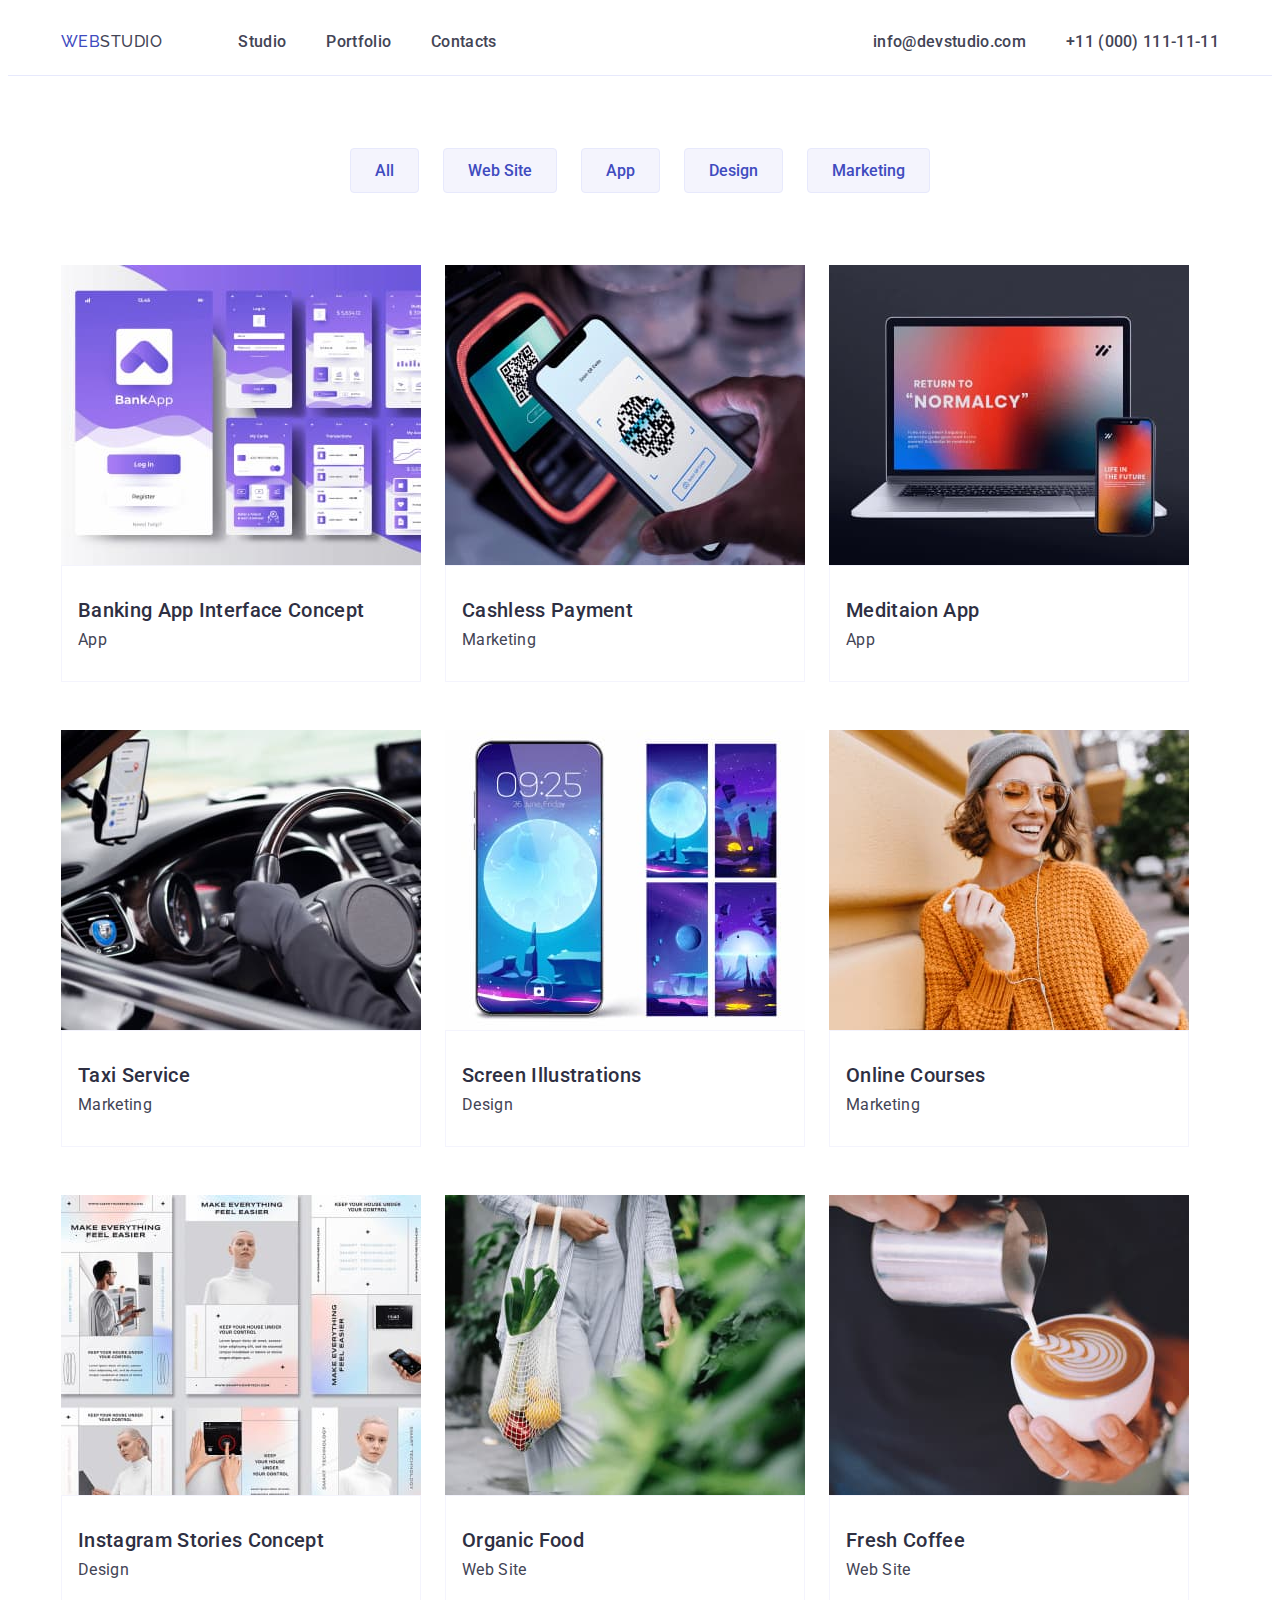
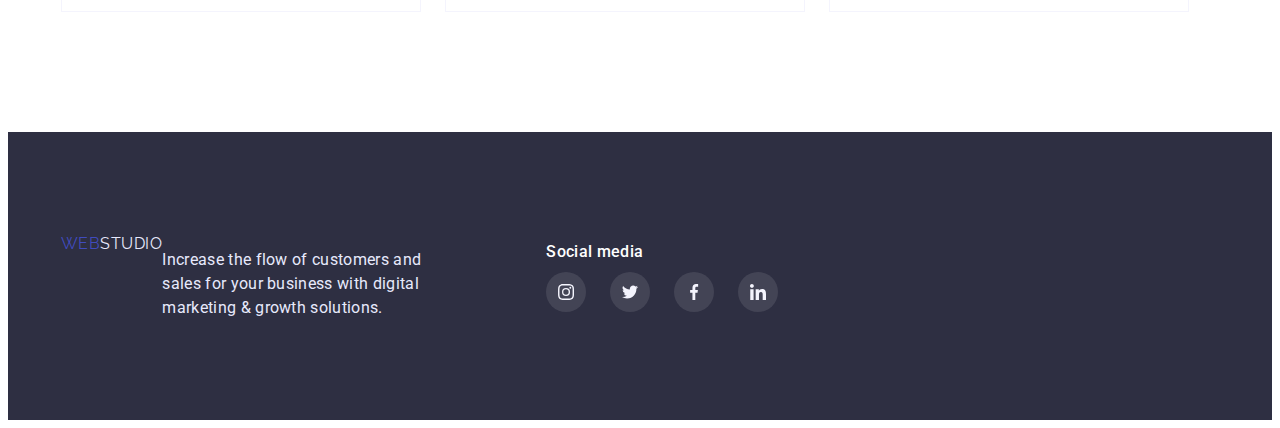
==== portfolio.html @ f262d6c9 "try1 Nell" ====
<!DOCTYPE html>
<html lang="en">

<head>
    <meta charset="UTF-8">
    <meta http-equiv="X-UA-Compatible" content="IE=edge">
    <meta name="viewport" content="width=device-width, initial-scale=1.0">
    <title>WebStudio</title>

    <!--fonts-->
    <link rel="preconnect" href="https://fonts.googleapis.com">
    <link rel="preconnect" href="https://fonts.gstatic.com" crossorigin>
    <link href="https://fonts.googleapis.com/css2?family=Raleway:wght@800&family=Roboto:wght@400;500;700;900&display=swap"
        rel="stylesheet">
    
    <!--styls-->
    <link rel="stylesheet" href="https://cdnjs.cloudflare.com/ajax/libs/modern-normalize/1.1.0/modern-normalize.min.css"
        integrity="sha512-wpPYUAdjBVSE4KJnH1VR1HeZfpl1ub8YT/NKx4PuQ5NmX2tKuGu6U/JRp5y+Y8XG2tV+wKQpNHVUX03MfMFn9Q=="
        crossorigin="anonymous" referrerpolicy="no-referrer" />
    <link rel="stylesheet" href="./css/styles.css">
</head>
<body class="body-two">
    <header class="header">
        <div class="header-container">
                <nav class="header-nav">
                    <a href="./index.html" class="navig-logo"><span class="navig-logoitem">Web</span>Studio</a>
                    <ul style="list-style: none" class="header-menu">
                        <li><a class="link" href="./index.html">Studio</a></li>
                        <li><a class="link" href="./portfolio.html">Portfolio</a></li>
                        <li><a class="link" href="">Contacts</a></li>
                    </ul>
                </nav>
                <address class="color-two">
                    <ul style="list-style: none" class="header-menu">
                        <li>
                            <a class="link" href="mailto:info@devstudio.com">info@devstudio.com</a>
                        </li>
                        <li>
                            <a class="link" href="tel:+110001111111">+11 (000) 111-11-11</a>
                        </li>
                    </ul>
                </address>
        </div>
    </header>
    <main>
        <section class="portfolio">
            <div class="container">
                <h1 class="visually-hidden">our destinations</h1>
                <ul style="list-style: none" class="pages-button">
                    <li>
                        <button class="button-sectionone" type="button">All</button>
                    </li>
                    <li>
                        <button class="button-sectionone" type="button">Web Site</button>
                    </li>
                    <li>
                        <button class="button-sectionone" type="button">App</button>
                    </li>
                    <li>
                        <button class="button-sectionone" type="button">Design</button>
                    </li>
                    <li>
                        <button class="button-sectionone" type="button">Marketing</button>
                    </li>
                </ul>
                <ul class="pages-portfolio">
                    <li>
                        <img src="./images/card1.jpg" alt="interfas concept" width="360">
                        <div class="name-card">
                            <h2 class="color-one">Banking App Interface Concept</h2>
                            <p>App</p>
                        </div>
                    </li>
                    <li>
                        <img src="./images/card2.jpg" alt="cashless payment" width="360">
                        <div class="name-card">
                            <h2 class="color-one">Cashless Payment</h2>
                            <p>Marketing</p>
                        </div>
                    </li>
                    <li>
                        <img src="./images/card3.jpg" alt="meditaion" width="360">
                        <div class="name-card">
                            <h2 class="color-one">Meditaion App</h2>
                            <p>App</p>
                        </div>
                    </li>
                    <li>
                        <img src="./images/taxi.jpg" alt="taxi device" width="360">
                        <div class="name-card">
                            <h2 class="color-one">Taxi Service</h2>
                            <p>Marketing</p>
                        </div>
                    </li>
                    <li>
                        <img src="./images/screen.jpg" alt="screen" width="360">
                        <div class="name-card">
                            <h2 class="color-one">Screen Illustrations</h2>
                            <p>Design</p>
                        </div> 
                    </li>
                    <li>
                        <img src="./images/online.jpg" alt="online courses" width="360">
                        <div class="name-card">
                            <h2 class="color-one">Online Courses</h2>
                            <p>Marketing</p>
                        </div>
                    </li>
                    <li>
                        <img src="./images/instagramm.jpg" alt="instogramm storys" width="360">
                        <div class="name-card">
                            <h2 class="color-one">Instagram Stories Concept</h2>
                            <p>Design</p>
                        </div>
                    </li>
                    <li>
                        <img src="./images/orgfood.jpg" alt="organic food" width="360">
                        <div class="name-card">
                            <h2 class="color-one">Organic Food</h2>
                            <p>Web Site</p>
                        </div>
                    </li>
                    <li>
                        <img src="./images/coffee.jpg" alt="frash coffee" width="360">
                        <div class="name-card">
                            <h2 class="color-one">Fresh Coffee</h2>
                            <p>Web Site</p>
                        </div>
                    </li>
                </ul>
            </div>    
        </section>   
    </main>
<footer class="footer">
    <footer class="footer">
        <div class="footer-container">
            <a href="./index.html" class="navig-logo"><span class="navig-logoitem">Web</span><span
                    class="footer-logo">Studio</span></a>
            <p class="footer-text">Increase the flow of customers and sales for your business with digital marketing &
                growth solutions.</p>
            <ul style="list-style: none" class="footer-pages">
                <div class="footer-social">
                    <h3 class="footer-card">Social media</h3>
                    <ul class="icons-twice">
                        <li class="socials-item">
                            <a class="footer-link" href="#">
                                <svg class="socials-icon">
                                    <use href="./images/icons.svg#icon-instagram2"></use>
                                </svg>
                            </a>
                        </li>
                        <li class="socials-item">
                            <a class="footer-link" href="#">
                                <svg class="socials-icon">
                                    <use href="./images/icons.svg#icon-twitter1"></use>
                                </svg>
                            </a>
                        </li>
                        <li class="socials-item">
                            <a class="footer-link" href="#">
                                <svg class="socials-icon">
                                    <use href="./images/icons.svg#icon-facebook1"></use>
                                </svg>
                            </a>
                        </li>
                        <li class="socials-item">
                            <a class="footer-link" href="#">
                                <svg class="socials-icon">
                                    <use href="./images/icons.svg#icon-linkedin1"></use>
                                </svg>
                            </a>
                        </li>
                        <ul>
                        <div>
                     <li>
                <ul>
            </div>
        <footer>
    </body>
</html>
---- css/styles.css ----
:root {
    --color-one:#2E2F42;
    --color-two:#434455;
    --color-inverted:#ffffff;
    --color-variable: #4D5AE5 ;
    --color-lightblue: #404BBF;
    --color-lighter: #F4F4FD;
    --color-light: #E7E9FC; 
    --color-gray: #8E8F99; 
    --font-size16: 16px;
    --font-size56: 56px;
    --font-size36: 36px;
    --font-size18: 18px;
    --font-weight500: 500;
    --font-weight700: 700;
    --font-weight800: 800;
    --line-height1: 1,0;
    --line-height15: 1,5;
}

/*general*/

body {
    font-family: 'Roboto', sans-serif;
    color: var(--color-two);
    font-style: normal;
    text-align: center;
    background-color: var(--color-inverted);
    font-size: var(--font-size16);
    line-height: var(--line-height1);
    letter-spacing: 0.02em;
    text-decoration: none;
}

.container {
    width: 1158px;
    padding: 0px 15px;
    margin: 0 auto;
}

p,
h1,
h2,
h3,
h4,
h5,
h6 {
    margin: 0;
}

ul {
    margin: 0;
    padding: 0;
    list-style-type: none;
}

img {
    display: block;
    height: auto;
    border: 1px;
}

.visually-hidden {
    position: absolute;
    width: 1px;
    height: 1px;
    margin: -1px;
    border: 0;
    padding: 0;
    white-space: nowrap;
    clip-path: inset(100%);
    clip: rect(0 0 0 0);
    overflow: hidden;
}

/*index*/
.header {
    padding: 24px 0;
    background-color: var(--color-inverted);
    border-bottom: 1px solid var(--color-light);
    color: var(--color-one);
    text-align: left;
    font-style: normal;
    font-size: var(--font-size16);
    font-weight: var(--font-weight500);
    line-height: var(--line-height15);
    letter-spacing: 0.02em;
    cursor: pointer;
    text-decoration: none;
}

.header-container {
    display: flex;
    align-items: center;
    width: 1158px;
    padding-right: 15px;
    padding-left: 15px;
    margin: 0 auto;
}

.header-nav{ 
    display: flex;
    align-items: center;
    flex-grow: 1;
    gap: 76px;
}

.header-menu {
    display: flex;
    flex-grow: 1;
    gap: 40px;
}

.navig-logo {
    font-family: 'Raleway', sans-serif;
    color: var(--color-two);
    letter-spacing: 0.03em;
    text-transform: uppercase;
    text-decoration: none;
}

.navig-logoitem:focus {
    background-color: var(--color-variable);
    box-shadow: inset 0px 0px 12px rgba(0, 0, 0, 0.05);
    border-radius: 8px;
}

.navig-logoitem:hover,
.navig-logoitem {
    color: var(--color-lightblue);
}

.link {
    display: flex;
    color: var(--color-two);
    text-decoration: none;
    font-style: normal;
}

.link:hover,
.link:focus {
    color: var(--color-lightblue);
}

/*hero-index*/

.hero {
    padding: 188px 0px;
    background-color: var(--color-one);
    background-image: linear-gradient(rgba(46, 47, 66, 0.7),
            rgba(46, 47, 66, 0.7)),  url('../images/people-office1.jpg');
    background-repeat: no-repeat;
    background-position: center;
    background-size: cover;
    color: var(--color-inverted);
    text-align: center;
    font-size: var(--font-size56);
    font-weight: var(--font-weight700);
}

.hero-name {
    margin: 0 auto 48px auto;
    width: 496px;
    font-weight: 700;
    font-size: 56px;
    line-height: 60px;
    text-align: center;
    letter-spacing: 0.02em;
}

.button-one {
    background-color: var(--color-variable);
    color: var(--color-inverted);
    box-shadow: 0px 4px 4px rgba(0, 0, 0, 0.15);
    border-radius: 4px;
    border: var(--color-variable);
    font-family: inherit;
    text-align: center;
    font-size: var(--font-size16);
    font-weight: var(--font-weight500);
    line-height: var(--line-height15);
    cursor: pointer;
    padding: 16px 32px;
}

.button-one:focus {
    background-color: var(--color-variable)
}

.button-one:hover {
    background-color: var(--color-lightblue);
}

/*section-one-index*/

.section-one {
    display: flex;
    align-items: center;
    text-align: left;
    padding-top: 120px;
    padding-bottom: 60px;
}

.pages {
    display: flex;
    align-items: center;
    text-align: left;
    gap: 24px;
}

.pages-one {
    align-items: center;
    text-align: left;
    flex-basis: calc((100% - 24px *3) / 4);
}

.text-one {
    font-weight: 400;
    font-size: 16px;
    line-height: 24px;
    letter-spacing: 0.02em;
}

.pages-icons {
    background-color: var(--color-lighter);
    align-items: center;
    text-align: center;
    flex-basis: calc((100% - 24px *3) / 4);
    margin-bottom: 8px;
    padding: 24px 100px;
}
/*section-two-index*/

.pages-twice {
    display: flex;
    align-items: center;
    text-align: left;
    gap: 24px;
    flex-basis: calc((100% - 24px) / 3);
}

.section-two {
    padding: 60px 0;
}

.section-twice {
    align-items: center;
    border: 1px;
    text-align: center;
    margin-bottom: 72px;
    font-size: var(--font-size36);
    font-weight: var(--font-weight700);
}

.color-one {
    color: var(--color-one);
    font-weight: var(--font-weight500);
    font-size: 20px;
    text-decoration: none;
    margin-bottom: 8px;
}

/*last-section-index*/

.team {
    flex-grow: 1 ;
    flex-direction: column;
    justify-content: center;
    align-items: center;
    gap: 8px;
    background-color:var(--color-inverted);
    border-radius: 0px 0px 4px 4px;
    box-shadow: 0px 1px 6px rgba(46, 47, 66, 0.08), 0px 1px 1px rgba(46, 47, 66, 0.16), 0px 2px 1px rgba(46, 47, 66, 0.08);
    text-align: center;
    font-size: var(--font-size16);
    line-height: var(--line-height15);
    letter-spacing: 0.02em;
}

.last-section {
    padding: 120px 0;
    background-color: var(--color-lighter);
}


.icons-twice {
    display: flex;
    align-items: center;
    justify-content: center;
    gap: 24px;
    margin-top: 8px;
    margin-right: 16px;
}

.socials-icon {
    Width: 16px;
    Height: 16px;
}

.socials-item {
    Width: 40px;
    Height: 40px;
}

.socials-link {
    display: flex;
    align-items: center;
    justify-content: center;
    Width: 100%;
    Height: 100%;
    background-color: var(--color-variable);
    border-radius: 50%;
 
}

.socials-link:hover {
background-color: var(--color-lightblue);
}

.socials-link:focus {
background-color: var(--color-lightblue);
}

/*Customers*/

.customers {
    display: block;
    align-items: center;
    text-align: center;
    padding: 130px 156px 120px;
}

.section-customers {
    Width: 1px;
    align-items: center;
    text-align: center;
     gap: 24px;
    flex-basis: calc((100% - 24px *5) / 6);
    background-color: var(--color-inverted);
    border: 1px solid #8E8F99;
    border-radius: 4px;
}

.section-customers:hover {
    border: 1px solid var(--color-lightblue);
}
.section-customers:focus {
    border: 1px solid var(--color-lightblue);
}

.customers-icon {
    width: 104px;
    height: 56px;
    margin: 16px 32px;
    display: flex;

}

.icons-customers{
    display: flex;
    align-items: center;
    justify-content: center;
    gap: 24px;
    fill: var(--color-gray);
}

.customers-link {
    fill: var(--color-gray);
    border: 1px
}

.customers-link:hover .customers-icon{
    fill: var(--color-lightblue);
    border: 1px
}

.customers-link:focus {
    fill: var(--color-lightblue);
    border: 1px
}

/*footer-index*/

.footer {
    font-family: 'Raleway', sans-serif;
    background-color: var(--color-one);
    color: var(--color-lighter);
    letter-spacing: 0.03em;
    line-height: 24px;
    text-align: left;
    text-decoration: none;
}

.footer-logo{
    font-family: 'Raleway', sans-serif;
    color: var(--color-light);
    letter-spacing: 0.03em;
    text-transform: uppercase;
}

.footer-text{
    width: 264px;
margin-top: 16px;
margin-bottom: 0px;
margin-right: 120px;
}

.footer-text:focus {
    background: var(--color-variable);
    box-shadow: inset 0px 0px 12px rgba(0, 0, 0, 0.05);
    border-radius: 8px;
}

.footer-text:hover,
.footer-text {
    font-family: 'Roboto', sans-serif;
    color: var(--color-light);
    line-height: var(--line-height15);
    letter-spacing: 0.02em;
}

.footer-container {
    width: 1158px;
    padding: 0px 15px;
    margin: 0 auto;
    display: flex;
    padding-top: 100px;
    padding-bottom: 100px;
}

.footer-pages {
    display: flex;
    align-items: center;
    text-align: left;

}

.footer-social {
    align-items: center;
    text-align: left;
}

.footer-card {
    font-family: 'Roboto';
    font-style: normal;
    font-weight: var(--font-weight500);
    font-size: var(--font-size16);
    line-height: 24px;
    letter-spacing: 0.02em;
    color: #FFFFFF;
}

.footer-link {
    display: flex;
    align-items: center;
    justify-content: center;
    Width: 100%;
    Height: 100%;
    background-color: #FFFFFF 10%;
    border-radius: 50%;
    background: rgba(255, 255, 255, 0.1);
}

.footer-link:hover {
    background: #31D0AA;
}

.footer-link:focus {
    background: #31D0AA;
}


/*portfolio*/

.body-two {
    background-color: var(--color-inverted);
    color: var(--color-two);
}

.portfolio {
    padding-top: 72px;
}

.button-sectionone {
    background-color: var(--color-lighter);
    color: var(--color-lightblue);
    text-align: center;
    border: 1px solid var(--color-light);
    border-radius: 4px;
    font-family: inherit;
    font-size: var(--font-size16);
    font-weight: var(--font-weight500);
    line-height: var(--line-height15);
    cursor: pointer;
    padding: 12px 24px;
}

.button-sectionone:focus {
    background-color: var(--color-variable);
    color: var(--color-inverted);
    box-shadow: inset 0px 0px 12px rgba(0, 0, 0, 0.05);
    border-radius: 8px;
    border-color: var(--color-lightblue);
}

.button-sectionone:hover {
    display: flex;
    text-align: center;
    background-color: var(--color-lightblue);
    border-color: var(--color-lightblue);
    color: var(--color-inverted);
    box-shadow: 0px 3px 1px rgba(0, 0, 0, 0.1), 0px 2px 1px rgba(0, 0, 0, 0.08), 0px 2px 2px rgba(0, 0, 0, 0.12);
    border-radius: 4px;
}

.pages-button {
    display: flex;
    justify-content: center;
    gap: 24px;
    margin-bottom: 72px;
    border-width: 1px;
}


.name-card {
    padding-top: 32px;
    padding-bottom: 32px;
    padding-left: 16px;
    border: 1px solid #E7E9FC;
    border-top: none;
    border: 1px solid #F4F4FD;
}

.name-card:hover{
    box-shadow: 0px 1px 6px rgba(46, 47, 66, 0.08), 0px 1px 1px rgba(46, 47, 66, 0.16), 0px 2px 1px rgba(46, 47, 66, 0.08);
}

.name-card:focus {
    box-shadow: 0px 1px 6px rgba(46, 47, 66, 0.08), 0px 1px 1px rgba(46, 47, 66, 0.16), 0px 2px 1px rgba(46, 47, 66, 0.08);
}

 
.pages-portfolio {
        display: flex;
        align-items: center;
        text-align: left;
        flex-wrap: wrap;
        padding-bottom: 120px;
        column-gap: 24px;
        row-gap: 48px;
        flex-basis: calc((100% - 48px) /3);
        
}
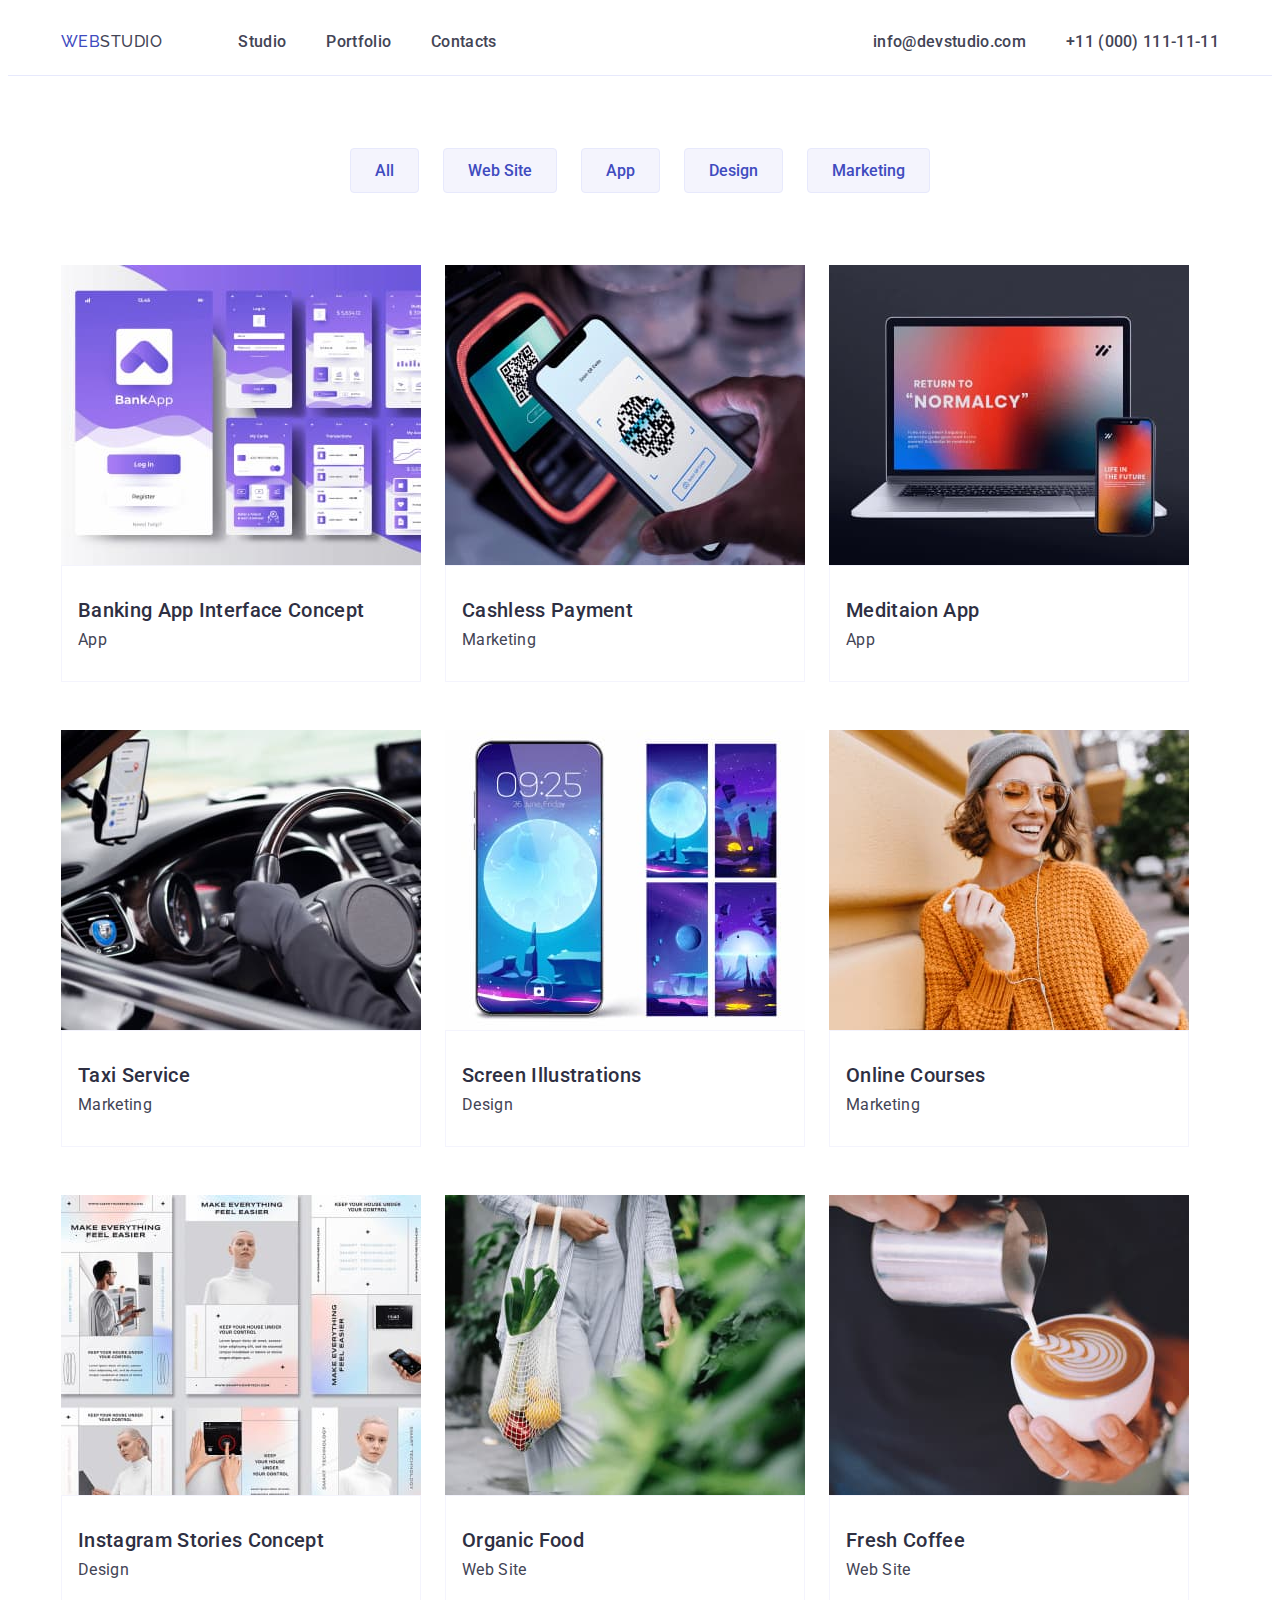
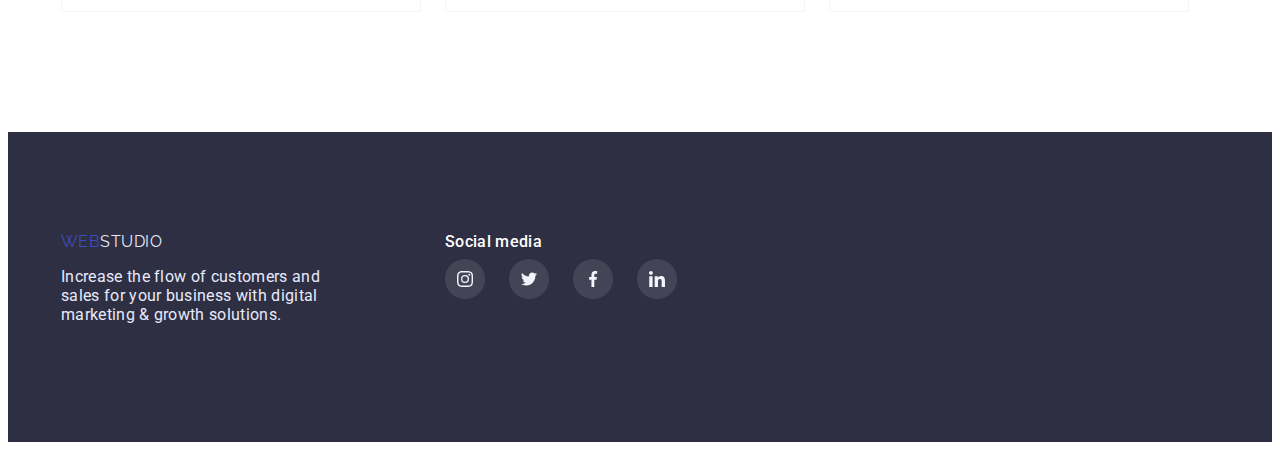
==== commit b82598c5: "done1 Nell" ====
--- a/portfolio.html
+++ b/portfolio.html
@@ -131,50 +131,48 @@
             </div>    
         </section>   
     </main>
-<footer class="footer">
     <footer class="footer">
-        <div class="footer-container">
-            <a href="./index.html" class="navig-logo"><span class="navig-logoitem">Web</span><span
-                    class="footer-logo">Studio</span></a>
-            <p class="footer-text">Increase the flow of customers and sales for your business with digital marketing &
-                growth solutions.</p>
-            <ul style="list-style: none" class="footer-pages">
-                <div class="footer-social">
-                    <h3 class="footer-card">Social media</h3>
-                    <ul class="icons-twice">
-                        <li class="socials-item">
-                            <a class="footer-link" href="#">
-                                <svg class="socials-icon">
-                                    <use href="./images/icons.svg#icon-instagram2"></use>
-                                </svg>
-                            </a>
-                        </li>
-                        <li class="socials-item">
-                            <a class="footer-link" href="#">
-                                <svg class="socials-icon">
-                                    <use href="./images/icons.svg#icon-twitter1"></use>
-                                </svg>
-                            </a>
-                        </li>
-                        <li class="socials-item">
-                            <a class="footer-link" href="#">
-                                <svg class="socials-icon">
-                                    <use href="./images/icons.svg#icon-facebook1"></use>
-                                </svg>
-                            </a>
-                        </li>
-                        <li class="socials-item">
-                            <a class="footer-link" href="#">
-                                <svg class="socials-icon">
-                                    <use href="./images/icons.svg#icon-linkedin1"></use>
-                                </svg>
-                            </a>
-                        </li>
-                        <ul>
-                        <div>
-                     <li>
-                <ul>
+        <div class="container footer-container">
+            <div class="footer-containerone">
+                <a href="./index.html" class="navig-logo"><span class="navig-logoitem">Web</span><span
+                        class="footer-logo">Studio</span></a>
+                <p class="footer-text">Increase the flow of customers and sales for your business with digital marketing &
+                    growth solutions.</p>
             </div>
-        <footer>
-    </body>
+            <div class="footer-containertwo">
+                <h3 class="footer-card">Social media</h3>
+                <ul class="icons-twice">
+                    <li class="socials-item">
+                        <a class="footer-link" href="#">
+                            <svg class="socials-icon">
+                                <use href="./images/icons.svg#icon-instagram2"></use>
+                            </svg>
+                        </a>
+                    </li>
+                    <li class="socials-item">
+                        <a class="footer-link" href="#">
+                            <svg class="socials-icon">
+                                <use href="./images/icons.svg#icon-twitter1"></use>
+                            </svg>
+                        </a>
+                    </li>
+                    <li class="socials-item">
+                        <a class="footer-link" href="#">
+                            <svg class="socials-icon">
+                                <use href="./images/icons.svg#icon-facebook1"></use>
+                            </svg>
+                        </a>
+                    </li>
+                    <li class="socials-item">
+                        <a class="footer-link" href="#">
+                            <svg class="socials-icon">
+                                <use href="./images/icons.svg#icon-linkedin1"></use>
+                            </svg>
+                        </a>
+                    </li>
+                 <ul>
+            </div>
+        </div>
+    </footer>
+</body>
 </html>--- a/css/styles.css
+++ b/css/styles.css
@@ -23,8 +23,8 @@
 body {
     font-family: 'Roboto', sans-serif;
     color: var(--color-two);
-    font-style: normal;
-    text-align: center;
+    
+    
     background-color: var(--color-inverted);
     font-size: var(--font-size16);
     line-height: var(--line-height1);
@@ -151,7 +151,7 @@
             rgba(46, 47, 66, 0.7)),  url('../images/people-office1.jpg');
     background-repeat: no-repeat;
     background-position: center;
-    background-size: cover;
+    background-size: contain;
     color: var(--color-inverted);
     text-align: center;
     font-size: var(--font-size56);
@@ -229,6 +229,7 @@
     margin-bottom: 8px;
     padding: 24px 100px;
 }
+
 /*section-two-index*/
 
 .pages-twice {
@@ -331,29 +332,22 @@
 }
 
 .section-customers {
-    Width: 1px;
-    align-items: center;
-    text-align: center;
-     gap: 24px;
+    height: 88px;
     flex-basis: calc((100% - 24px *5) / 6);
-    background-color: var(--color-inverted);
-    border: 1px solid #8E8F99;
-    border-radius: 4px;
 }
 
 .section-customers:hover {
     border: 1px solid var(--color-lightblue);
+    border-radius: 4px;
 }
 .section-customers:focus {
     border: 1px solid var(--color-lightblue);
+    border-radius: 4px;
 }
 
 .customers-icon {
     width: 104px;
     height: 56px;
-    margin: 16px 32px;
-    display: flex;
-
 }
 
 .icons-customers{
@@ -365,29 +359,37 @@
 }
 
 .customers-link {
-    fill: var(--color-gray);
-    border: 1px
+   width: 100%;
+   height: 100%;
+   display: flex;
+   border: 1px solid #8E8F99;
+   border-radius: 4px;
+   justify-content: center;
+   align-items: center;
+   fill: var(--color-gray);
+   
 }
 
 .customers-link:hover .customers-icon{
     fill: var(--color-lightblue);
-    border: 1px
+    border-radius: 4px;
 }
 
 .customers-link:focus {
     fill: var(--color-lightblue);
-    border: 1px
+    border-radius: 4px;
 }
 
 /*footer-index*/
 
 .footer {
+    padding-top: 100px;
+    padding-bottom: 100px;
     font-family: 'Raleway', sans-serif;
     background-color: var(--color-one);
     color: var(--color-lighter);
     letter-spacing: 0.03em;
-    line-height: 24px;
-    text-align: left;
+    line-height: var(--line-height15);  
     text-decoration: none;
 }
 
@@ -400,9 +402,8 @@
 
 .footer-text{
     width: 264px;
-margin-top: 16px;
-margin-bottom: 0px;
-margin-right: 120px;
+    margin-top: 16px;
+    margin-bottom: 0px;
 }
 
 .footer-text:focus {
@@ -420,34 +421,26 @@
 }
 
 .footer-container {
-    width: 1158px;
-    padding: 0px 15px;
-    margin: 0 auto;
-    display: flex;
-    padding-top: 100px;
-    padding-bottom: 100px;
-}
-
-.footer-pages {
-    display: flex;
-    align-items: center;
-    text-align: left;
-
-}
-
-.footer-social {
-    align-items: center;
-    text-align: left;
+    display: flex;
+}
+
+.footer-containerone{
+    width: 264px;
+    height: 110px;
+}
+
+.footer-containertwo {
+    margin-left: 120px;
 }
 
 .footer-card {
-    font-family: 'Roboto';
-    font-style: normal;
     font-weight: var(--font-weight500);
     font-size: var(--font-size16);
-    line-height: 24px;
-    letter-spacing: 0.02em;
-    color: #FFFFFF;
+    line-height: var(--line-height15);
+    letter-spacing: 0.02em;
+    color: var(--color-inverted);
+    font-family: 'Roboto', sans-serif;
+    font-weight: var(--font-weight500);
 }
 
 .footer-link {
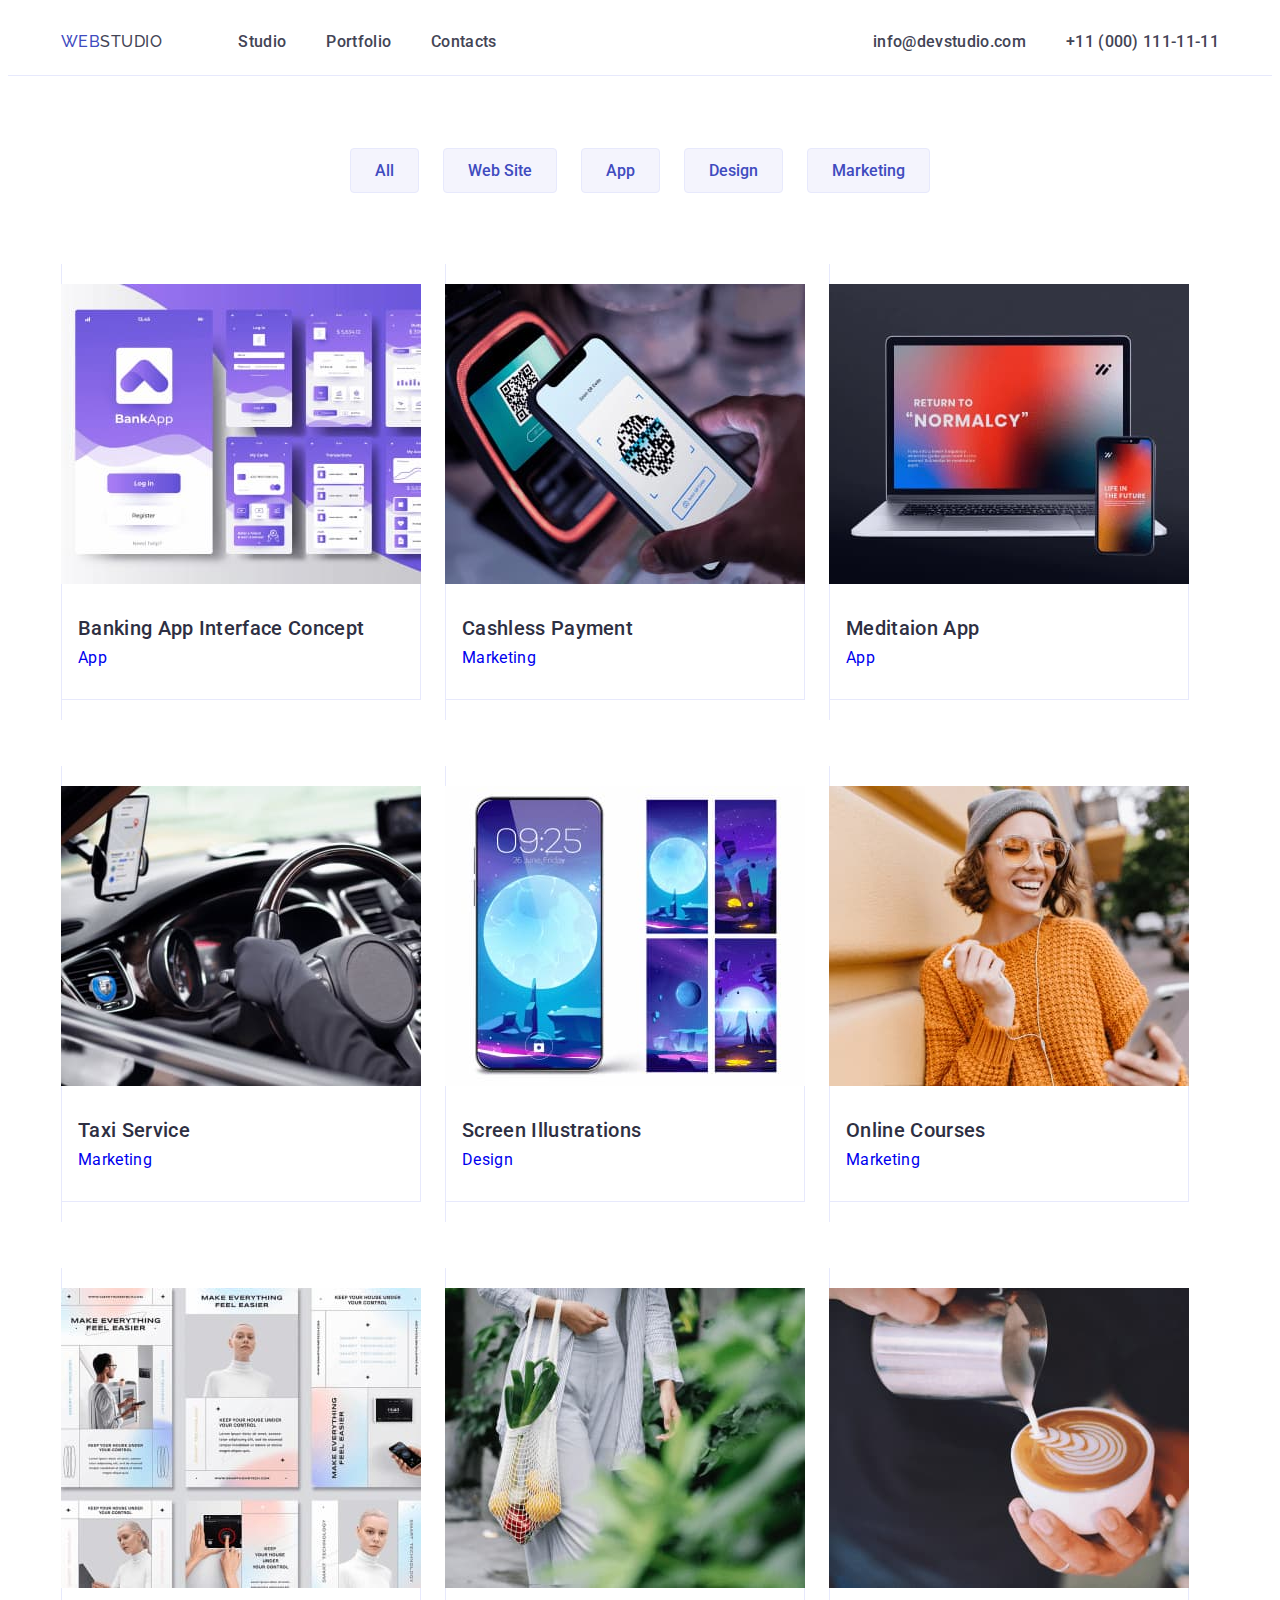
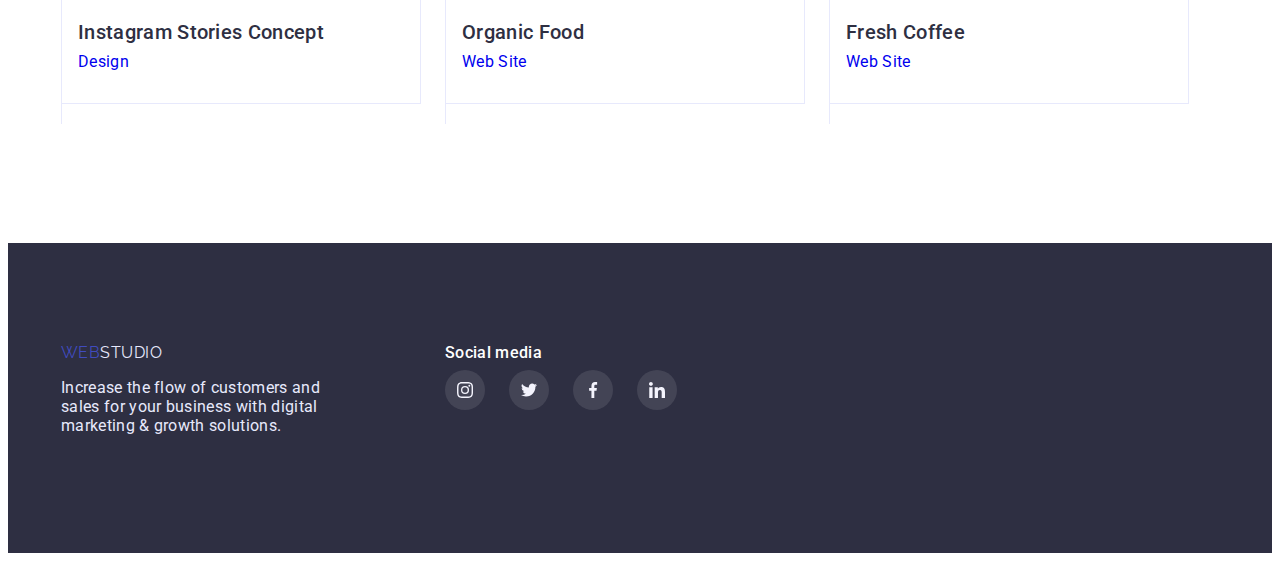
==== commit bcfd7c33: "done2 Nell" ====
--- a/portfolio.html
+++ b/portfolio.html
@@ -65,67 +65,85 @@
                 </ul>
                 <ul class="pages-portfolio">
                     <li>
-                        <img src="./images/card1.jpg" alt="interfas concept" width="360">
-                        <div class="name-card">
-                            <h2 class="color-one">Banking App Interface Concept</h2>
-                            <p>App</p>
-                        </div>
+                        <a class="card-link" href="#">
+                            <img src="./images/card1.jpg" alt="interfas concept" width="360">
+                            <div class="name-card">
+                                <h2 class="color-one">Banking App Interface Concept</h2>
+                                <p>App</p>
+                            </div>
+                        </a>
                     </li>
                     <li>
-                        <img src="./images/card2.jpg" alt="cashless payment" width="360">
-                        <div class="name-card">
-                            <h2 class="color-one">Cashless Payment</h2>
-                            <p>Marketing</p>
-                        </div>
+                        <a class="card-link" href="#">
+                            <img src="./images/card2.jpg" alt="cashless payment" width="360">
+                            <div class="name-card">
+                                <h2 class="color-one">Cashless Payment</h2>
+                                <p>Marketing</p>
+                            </div>
+                        </a>
                     </li>
                     <li>
-                        <img src="./images/card3.jpg" alt="meditaion" width="360">
-                        <div class="name-card">
-                            <h2 class="color-one">Meditaion App</h2>
-                            <p>App</p>
-                        </div>
+                        <a class="card-link" href="#">
+                            <img src="./images/card3.jpg" alt="meditaion" width="360">
+                            <div class="name-card">
+                                <h2 class="color-one">Meditaion App</h2>
+                                <p>App</p>
+                            </div>
+                        </a>
                     </li>
                     <li>
-                        <img src="./images/taxi.jpg" alt="taxi device" width="360">
-                        <div class="name-card">
-                            <h2 class="color-one">Taxi Service</h2>
-                            <p>Marketing</p>
-                        </div>
+                        <a class="card-link" href="#">
+                            <img src="./images/taxi.jpg" alt="taxi device" width="360">
+                            <div class="name-card">
+                                <h2 class="color-one">Taxi Service</h2>
+                                <p>Marketing</p>
+                            </div>
+                        </a>
                     </li>
                     <li>
-                        <img src="./images/screen.jpg" alt="screen" width="360">
-                        <div class="name-card">
-                            <h2 class="color-one">Screen Illustrations</h2>
-                            <p>Design</p>
-                        </div> 
+                        <a class="card-link" href="#">
+                            <img src="./images/screen.jpg" alt="screen" width="360">
+                            <div class="name-card">
+                                <h2 class="color-one">Screen Illustrations</h2>
+                                <p>Design</p>
+                            </div> 
+                        </a>
                     </li>
                     <li>
-                        <img src="./images/online.jpg" alt="online courses" width="360">
-                        <div class="name-card">
-                            <h2 class="color-one">Online Courses</h2>
-                            <p>Marketing</p>
-                        </div>
+                        <a class="card-link" href="#">
+                            <img src="./images/online.jpg" alt="online courses" width="360">
+                            <div class="name-card">
+                                <h2 class="color-one">Online Courses</h2>
+                                <p>Marketing</p>
+                            </div>
+                        </a>
                     </li>
                     <li>
-                        <img src="./images/instagramm.jpg" alt="instogramm storys" width="360">
-                        <div class="name-card">
-                            <h2 class="color-one">Instagram Stories Concept</h2>
-                            <p>Design</p>
-                        </div>
+                        <a class="card-link" href="#">
+                            <img src="./images/instagramm.jpg" alt="instogramm storys" width="360">
+                            <div class="name-card">
+                                <h2 class="color-one">Instagram Stories Concept</h2>
+                                <p>Design</p>
+                            </div>
+                        </a>
                     </li>
                     <li>
-                        <img src="./images/orgfood.jpg" alt="organic food" width="360">
-                        <div class="name-card">
-                            <h2 class="color-one">Organic Food</h2>
-                            <p>Web Site</p>
-                        </div>
+                        <a class="card-link" href="#">
+                            <img src="./images/orgfood.jpg" alt="organic food" width="360">
+                            <div class="name-card">
+                                <h2 class="color-one">Organic Food</h2>
+                                <p>Web Site</p>
+                            </div>
+                        </a>
                     </li>
                     <li>
-                        <img src="./images/coffee.jpg" alt="frash coffee" width="360">
-                        <div class="name-card">
-                            <h2 class="color-one">Fresh Coffee</h2>
-                            <p>Web Site</p>
-                        </div>
+                        <a class="card-link" href="#">
+                            <img src="./images/coffee.jpg" alt="frash coffee" width="360">
+                            <div class="name-card">
+                                <h2 class="color-one">Fresh Coffee</h2>
+                                <p>Web Site</p>
+                            </div>
+                        </a>
                     </li>
                 </ul>
             </div>    
@@ -170,7 +188,7 @@
                             </svg>
                         </a>
                     </li>
-                 <ul>
+                </ul>
             </div>
         </div>
     </footer>
--- a/css/styles.css
+++ b/css/styles.css
@@ -57,7 +57,6 @@
 img {
     display: block;
     height: auto;
-    border: 1px;
 }
 
 .visually-hidden {
@@ -226,8 +225,11 @@
     align-items: center;
     text-align: center;
     flex-basis: calc((100% - 24px *3) / 4);
+    display: flex;
+    width: 264px;
+    height: 112px;
     margin-bottom: 8px;
-    padding: 24px 100px;
+    justify-content: center;
 }
 
 /*section-two-index*/
@@ -294,8 +296,8 @@
 }
 
 .socials-icon {
-    Width: 16px;
-    Height: 16px;
+    width: 16px;
+    height: 16px;
 }
 
 .socials-item {
@@ -322,6 +324,13 @@
 background-color: var(--color-lightblue);
 }
 
+.name-cardindex {
+    padding-top: 32px;
+    padding-bottom: 32px;
+    padding-left: 16px;
+    border-top: none;
+}
+
 /*Customers*/
 
 .customers {
@@ -338,11 +347,11 @@
 
 .section-customers:hover {
     border: 1px solid var(--color-lightblue);
-    border-radius: 4px;
-}
+}
+    
+
 .section-customers:focus {
     border: 1px solid var(--color-lightblue);
-    border-radius: 4px;
 }
 
 .customers-icon {
@@ -404,6 +413,7 @@
     width: 264px;
     margin-top: 16px;
     margin-bottom: 0px;
+    line-height: var(--line-height15);
 }
 
 .footer-text:focus {
@@ -460,6 +470,11 @@
 
 .footer-link:focus {
     background: #31D0AA;
+}
+
+.socials-iconfooter {
+    width: 24px;
+    height: 24px;
 }
 
 
@@ -514,15 +529,27 @@
     border-width: 1px;
 }
 
-
 .name-card {
     padding-top: 32px;
     padding-bottom: 32px;
     padding-left: 16px;
     border: 1px solid #E7E9FC;
-    border-top: none;
-    border: 1px solid #F4F4FD;
-}
+    border-top: none; 
+}
+
+
+.card-link {
+    border: 1px solid #E7E9FC;
+    text-decoration: none;
+}
+.card-link:hover {
+    box-shadow: 0px 1px 6px rgba(46, 47, 66, 0.08), 0px 1px 1px rgba(46, 47, 66, 0.16), 0px 2px 1px rgba(46, 47, 66, 0.08);
+}
+
+.card-link:focus {
+    box-shadow: 0px 1px 6px rgba(46, 47, 66, 0.08), 0px 1px 1px rgba(46, 47, 66, 0.16), 0px 2px 1px rgba(46, 47, 66, 0.08);
+}
+
 
 .name-card:hover{
     box-shadow: 0px 1px 6px rgba(46, 47, 66, 0.08), 0px 1px 1px rgba(46, 47, 66, 0.16), 0px 2px 1px rgba(46, 47, 66, 0.08);
@@ -541,11 +568,10 @@
         padding-bottom: 120px;
         column-gap: 24px;
         row-gap: 48px;
-        flex-basis: calc((100% - 48px) /3);
-        
-}
-
-
-
-
-
+        flex-basis: calc((100% - 48px) /3);  
+}
+
+
+
+
+
